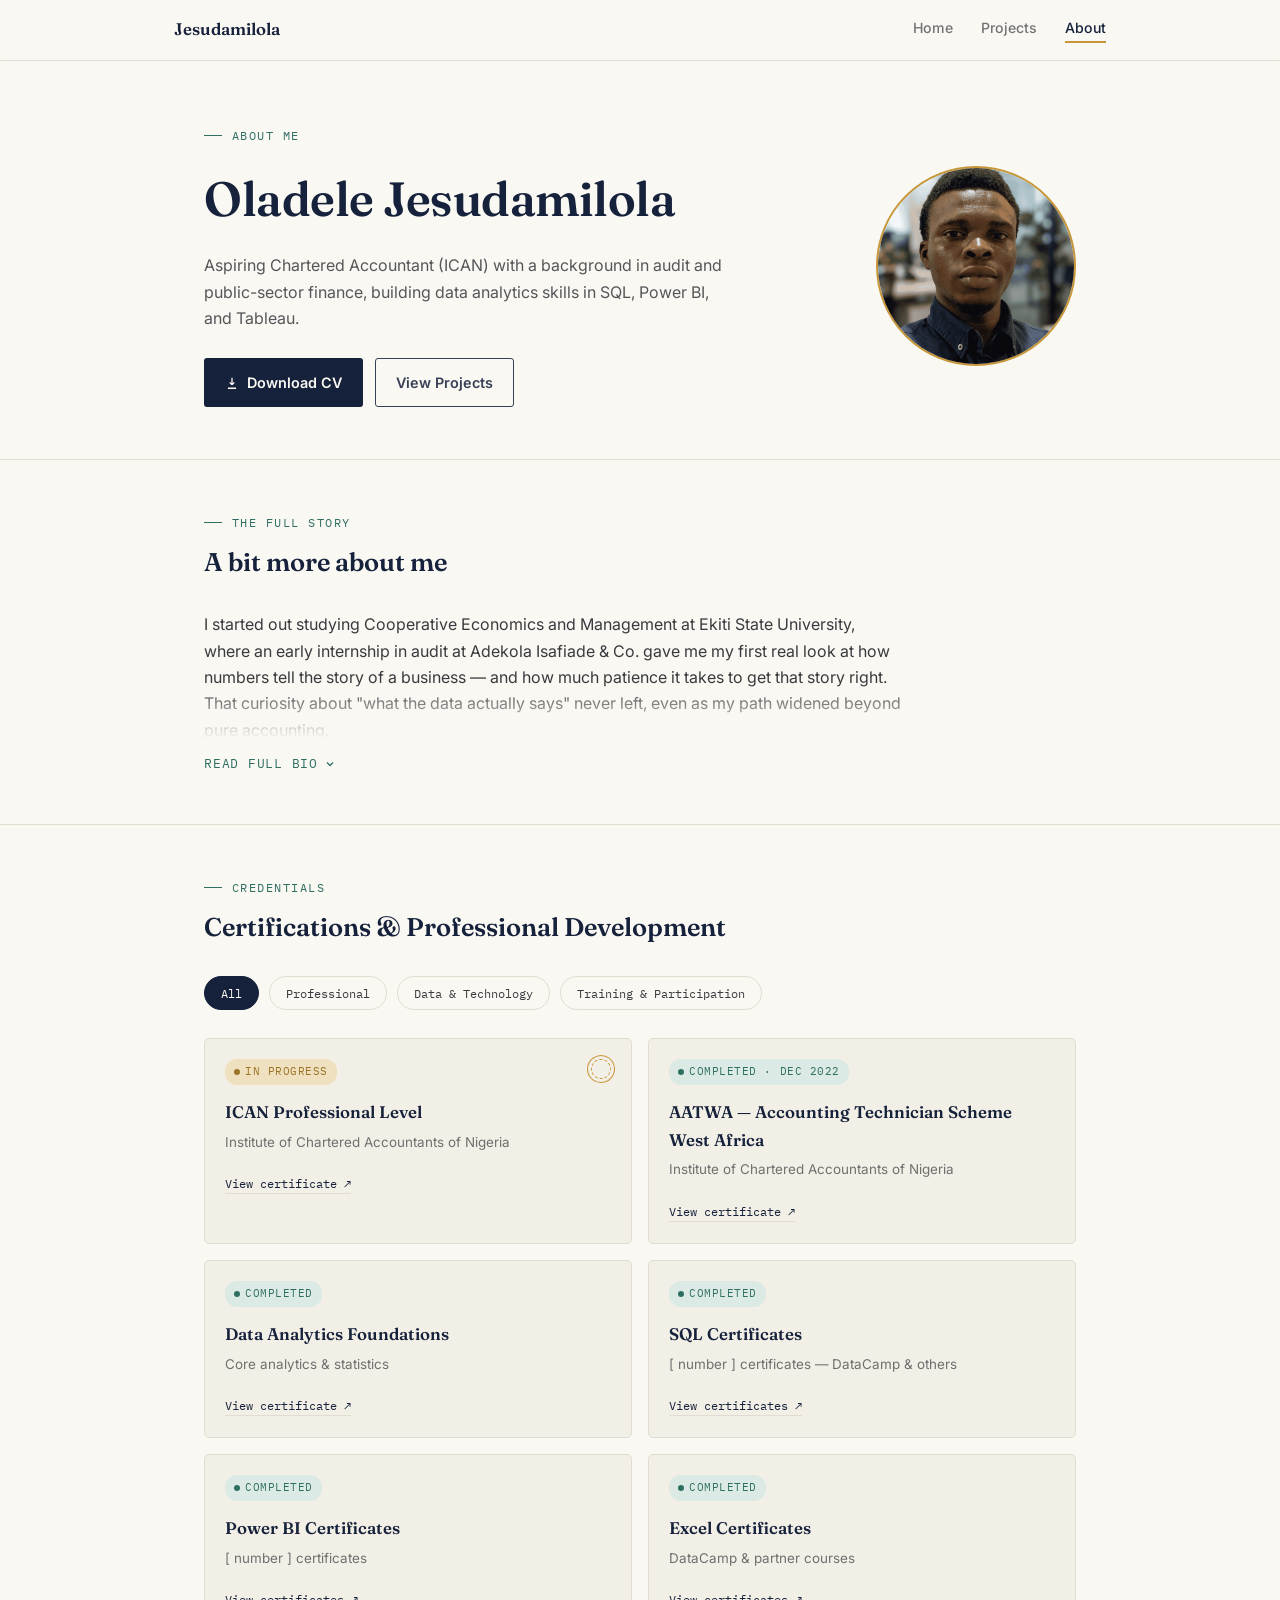
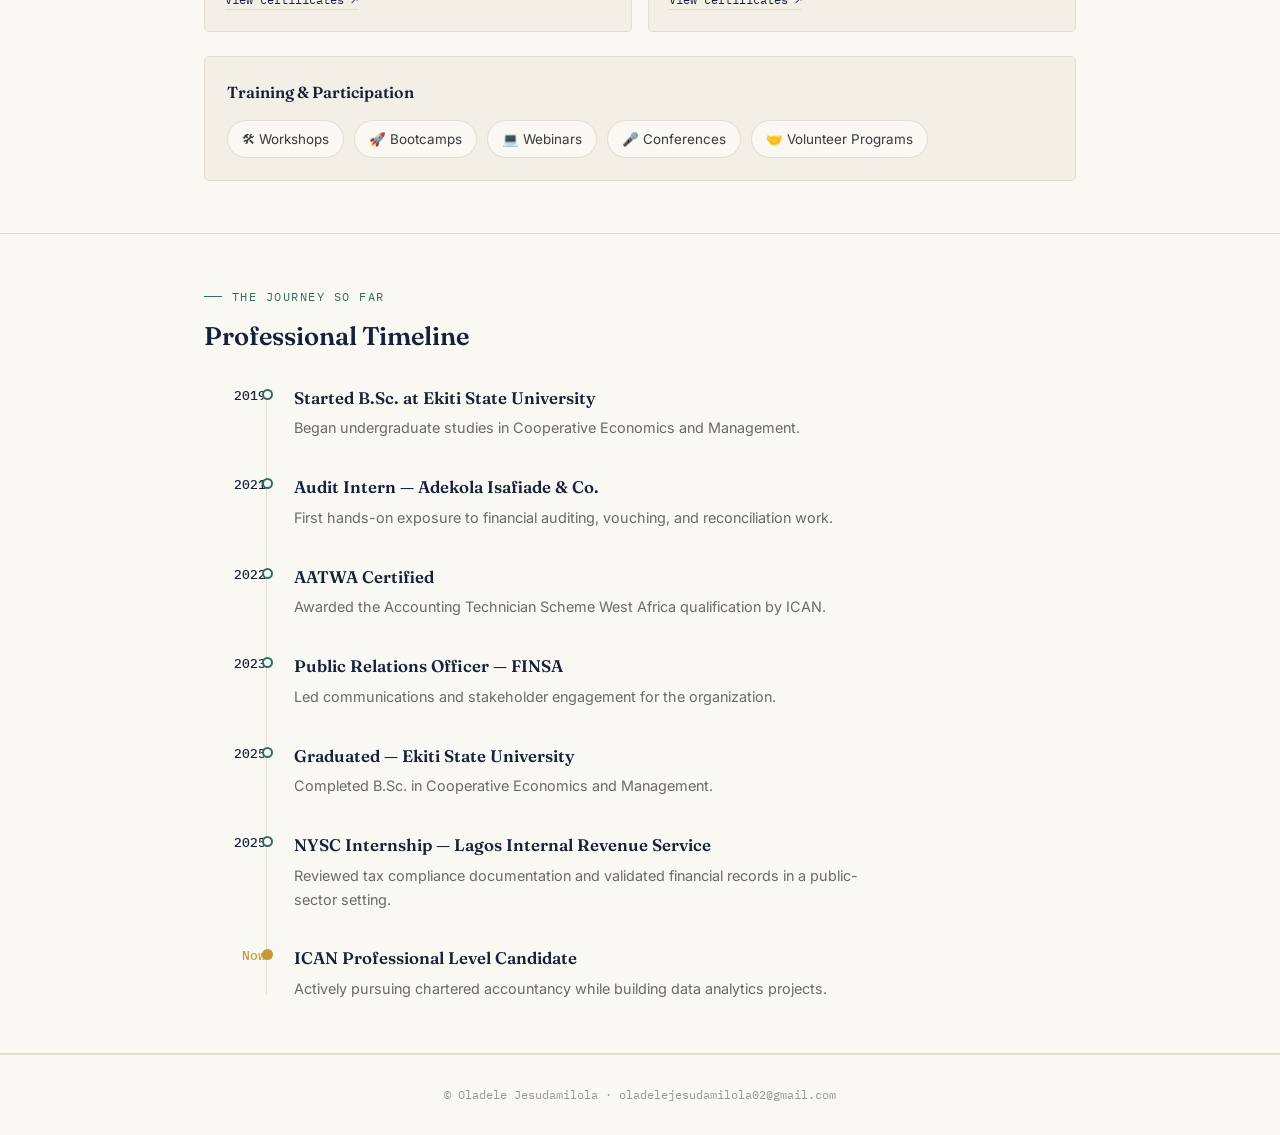
==== about.html @ 211da759 "Fix link formatting for CV download button" ====
<!DOCTYPE html>
<html lang="en">
<head>
<meta charset="UTF-8">
<meta name="viewport" content="width=device-width, initial-scale=1.0">
<title>About — Oladele Jesudamilola</title>
<link rel="preconnect" href="https://fonts.googleapis.com">
<link href="https://fonts.googleapis.com/css2?family=Fraunces:opsz,wght@9..144,400;9..144,500;9..144,600;9..144,700&family=Inter:wght@400;500;600&family=IBM+Plex+Mono:wght@400;500&display=swap" rel="stylesheet">
<link rel="stylesheet" href="assets/css/style.css">
<style>
  /* ── About-page-specific styles ── */
  header.hero { padding: 64px 0 52px; }
  .hero-inner { display: flex; justify-content: space-between; align-items: center; gap: 40px; }
  .hero-left { flex: 1; min-width: 0; }
  .hero-right { flex-shrink: 0; }
  .photo-ring {
    width: 200px; height: 200px; border-radius: 50%;
    border: 2px solid var(--gold); overflow: hidden;
    background: var(--bg-dim); display: flex; align-items: center; justify-content: center;
  }
  .photo-ring img { width: 100%; height: 100%; object-fit: cover; }
  .photo-ring .initials { font-family: 'Fraunces', serif; font-size: 3rem; font-weight: 600; color: var(--gold); opacity: 0.5; }
  .hero h1 { font-size: clamp(2rem, 4.5vw, 3rem); }
  .hero .role { font-size: 1rem; max-width: 520px; opacity: 0.85; margin: 0 0 26px; }
  .cta-row { display: flex; flex-wrap: wrap; gap: 12px; }

  /* Bio expandable */
  .bio-text { max-width: 700px; font-size: 1rem; }
  .bio-text p { margin: 0 0 16px; }
  .bio-text p:last-child { margin-bottom: 0; }
  .bio-clamp { max-height: 8em; overflow: hidden; position: relative; transition: max-height 0.4s ease; }
  .bio-clamp.expanded { max-height: 1400px; }
  .bio-clamp:not(.expanded)::after {
    content: ""; position: absolute; bottom: 0; left: 0; right: 0; height: 3.5em;
    background: linear-gradient(to bottom, rgba(var(--bg-rgb), 0), var(--bg));
  }
  .read-more {
    margin-top: 16px; background: none; border: none;
    font-family: 'IBM Plex Mono', monospace; font-size: 0.8rem;
    color: var(--teal); cursor: pointer; padding: 0;
    text-transform: uppercase; letter-spacing: 0.06em;
    display: flex; align-items: center; gap: 6px;
  }
  .read-more svg { transition: transform 0.3s ease; }
  .read-more.open svg { transform: rotate(180deg); }

  /* Certifications */
  .chip-row { display: flex; flex-wrap: wrap; gap: 10px; margin-bottom: 28px; }
  .cert-grid { display: grid; grid-template-columns: repeat(2, 1fr); gap: 16px; }
  .cert-card {
    background: var(--bg-dim); border: 1px solid var(--line); border-radius: 5px;
    padding: 20px; position: relative;
    transition: box-shadow 0.2s ease, transform 0.2s ease;
  }
  .cert-card:hover { box-shadow: 0 8px 24px rgba(22,33,59,0.08); transform: translateY(-2px); }
  .cert-top { display: flex; justify-content: space-between; align-items: flex-start; margin-bottom: 14px; }
  .status { font-family: 'IBM Plex Mono', monospace; font-size: 0.68rem; text-transform: uppercase; letter-spacing: 0.05em; padding: 4px 9px; border-radius: 12px; display: flex; align-items: center; gap: 5px; }
  .status::before { content: ""; width: 6px; height: 6px; border-radius: 50%; background: currentColor; }
  .status.done { background: var(--teal-soft); color: var(--teal); }
  .status.progress { background: var(--gold-soft); color: #9C7325; }
  .cert-card h4 { font-family: 'Fraunces', serif; font-size: 1.05rem; margin: 0 0 4px; color: var(--text); font-weight: 600; }
  .cert-card .issuer { font-size: 0.84rem; opacity: 0.7; margin: 0 0 16px; }
  .cert-card a.view { font-family: 'IBM Plex Mono', monospace; font-size: 0.78rem; color: var(--text); text-decoration: none; border-bottom: 1px solid var(--line); padding-bottom: 2px; }
  .cert-card a.view:hover { border-color: var(--text); }
  .seal { position: absolute; top: 16px; right: 16px; width: 28px; height: 28px; border: 1.5px solid var(--gold); border-radius: 50%; transform: rotate(-8deg); }
  .seal::before { content: ""; position: absolute; inset: 3px; border: 1px dashed var(--gold); border-radius: 50%; }

  .training-block { margin-top: 24px; padding: 22px; background: var(--bg-dim); border: 1px solid var(--line); border-radius: 5px; }
  .training-block h4 { font-family: 'Fraunces', serif; font-size: 1rem; margin: 0 0 14px; color: var(--text); font-weight: 600; }
  .pill-list { display: flex; flex-wrap: wrap; gap: 10px; }
  .pill { font-size: 0.84rem; background: var(--bg); border: 1px solid var(--line); padding: 7px 14px; border-radius: 20px; }

  /* Timeline */
  .timeline { position: relative; padding-left: 90px; max-width: 680px; }
  .timeline::before { content: ""; position: absolute; left: 62px; top: 6px; bottom: 6px; width: 1px; background: var(--line); }
  .tl-item { position: relative; padding-bottom: 34px; }
  .tl-item:last-child { padding-bottom: 0; }
  .tl-year { position: absolute; left: -90px; top: 0; width: 62px; text-align: right; font-family: 'IBM Plex Mono', monospace; font-size: 0.8rem; color: var(--text); font-weight: 500; }
  .tl-dot { position: absolute; left: -32px; top: 4px; width: 11px; height: 11px; border-radius: 50%; background: var(--bg); border: 2px solid var(--teal); }
  .tl-item.present .tl-dot { background: var(--gold); border-color: var(--gold); }
  .tl-item.present .tl-year { color: var(--gold); }
  .tl-content h4 { margin: 0 0 4px; font-family: 'Fraunces', serif; font-size: 1.05rem; color: var(--text); font-weight: 600; }
  .tl-content p { margin: 0; font-size: 0.9rem; opacity: 0.75; }

  @media (max-width: 680px) {
    .hero-right { display: none; }
    .cert-grid { grid-template-columns: 1fr; }
    .timeline { padding-left: 70px; }
    .tl-year { left: -70px; width: 48px; }
    .tl-dot { left: -26px; }
  }
</style>
</head>
<body>
<nav>
  <div class="wrap wrap--wide">
    <a href="index.html" class="brand">Jesudamilola</a>
    <div class="navlinks">
      <a href="index.html">Home</a>
      <a href="project.html">Projects</a>
      <a href="about.html" class="active">About</a>
    </div>
  </div>
</nav>

<header class="hero">
  <div class="wrap">
    <div class="hero-inner">
      <div class="hero-left">
        <div class="eyebrow">About Me</div>
        <h1>Oladele Jesudamilola</h1>
        <p class="role">Aspiring Chartered Accountant (ICAN) with a background in audit and public-sector finance, building data analytics skills in SQL, Power BI, and Tableau.</p>
        <div class="cta-row">
          <a href="https://drive.google.com/file/d/1koZDEKAxAlb0Wyzvd6lwurgqAJjwfWxf/view?usp=drivesdk" class="btn btn-primary">
            <svg width="14" height="14" viewBox="0 0 24 24" fill="none" stroke="currentColor" stroke-width="2.2"><path d="M12 3v12m0 0l-4-4m4 4l4-4M5 21h14"/></svg>
            Download CV
          </a>
          <a href="project.html" class="btn btn-ghost">View Projects</a>
        </div>
      </div>
      <div class="hero-right">
        <div class="photo-ring">
          <img src="images/1001380607.png" alt="Oladele Jesudamilola" onerror="this.style.display='none';this.parentElement.querySelector('.initials').style.display='block'">
          <span class="initials" style="display:none">OJ</span>
        </div>
      </div>
    </div>
  </div>
</header>

<section class="block" id="bio">
  <div class="wrap">
    <div class="section-head">
      <div class="eyebrow">The Full Story</div>
      <h2>A bit more about me</h2>
    </div>
    <div class="bio-text">
      <div class="bio-clamp" id="bioClamp">
        <p>I started out studying Cooperative Economics and Management at Ekiti State University, where an early internship in audit at Adekola Isafiade &amp; Co. gave me my first real look at how numbers tell the story of a business — and how much patience it takes to get that story right. That curiosity about "what the data actually says" never left, even as my path widened beyond pure accounting.</p>
        <p>Alongside my academic work, I served as Public Relations Officer for FINSA, which sharpened a different muscle entirely: communicating clearly to people who don't necessarily speak the language of figures. That's a skill I now lean on constantly — a dashboard is only useful if someone outside the spreadsheet can understand it.</p>
        <p>After graduating, I completed my NYSC internship at the Lagos Internal Revenue Service (LIRS), working closer to large-scale, real-world financial data than I ever had in school. Reviewing complex tax compliance documentation, validating financial records — it pushed me toward formal data analytics training to go from "I can read the numbers" to "I can build the tools that read them for you."</p>
        <p>I'm currently an ICAN student, working toward becoming a Chartered Accountant while continuing to build analytics projects in SQL, Power BI, Tableau, and Excel. I like sitting at that intersection: technically rigorous enough for finance, practical enough to ship. This portfolio is where that shows up.</p>
      </div>
      <button class="read-more" id="readMoreBtn">
        <span id="readMoreText">Read full bio</span>
        <svg width="12" height="12" viewBox="0 0 24 24" fill="none" stroke="currentColor" stroke-width="2.5"><path d="M6 9l6 6 6-6"/></svg>
      </button>
    </div>
  </div>
</section>

<section class="block" id="certs">
  <div class="wrap">
    <div class="section-head">
      <div class="eyebrow">Credentials</div>
      <h2>Certifications &amp; Professional Development</h2>
    </div>
    <div class="chip-row">
      <button class="chip active" data-filter="all">All</button>
      <button class="chip" data-filter="professional">Professional</button>
      <button class="chip" data-filter="data">Data &amp; Technology</button>
      <button class="chip" data-filter="training">Training &amp; Participation</button>
    </div>
    <div class="cert-grid" id="certGrid">
      <div class="cert-card" data-cat="professional">
        <div class="seal"></div>
        <div class="cert-top"><span class="status progress">In Progress</span></div>
        <h4>ICAN Professional Level</h4>
        <p class="issuer">Institute of Chartered Accountants of Nigeria</p>
        <a class="view" href="[ ican link ]">View certificate ↗</a>
      </div>
      <div class="cert-card" data-cat="professional">
        <div class="cert-top"><span class="status done">Completed · Dec 2022</span></div>
        <h4>AATWA — Accounting Technician Scheme West Africa</h4>
        <p class="issuer">Institute of Chartered Accountants of Nigeria</p>
        <a class="view" href="[ aatwa link ]">View certificate ↗</a>
      </div>
      <div class="cert-card" data-cat="data">
        <div class="cert-top"><span class="status done">Completed</span></div>
        <h4>Data Analytics Foundations</h4>
        <p class="issuer">Core analytics &amp; statistics</p>
        <a class="view" href="[ cert link ]">View certificate ↗</a>
      </div>
      <div class="cert-card" data-cat="data">
        <div class="cert-top"><span class="status done">Completed</span></div>
        <h4>SQL Certificates</h4>
        <p class="issuer">[ number ] certificates — DataCamp &amp; others</p>
        <a class="view" href="[ cert link ]">View certificates ↗</a>
      </div>
      <div class="cert-card" data-cat="data">
        <div class="cert-top"><span class="status done">Completed</span></div>
        <h4>Power BI Certificates</h4>
        <p class="issuer">[ number ] certificates</p>
        <a class="view" href="[ cert link ]">View certificates ↗</a>
      </div>
      <div class="cert-card" data-cat="data">
        <div class="cert-top"><span class="status done">Completed</span></div>
        <h4>Excel Certificates</h4>
        <p class="issuer">DataCamp &amp; partner courses</p>
        <a class="view" href="[ cert link ]">View certificates ↗</a>
      </div>
    </div>
    <div class="training-block" id="trainingBlock">
      <h4>Training &amp; Participation</h4>
      <div class="pill-list">
        <span class="pill">🛠 Workshops</span>
        <span class="pill">🚀 Bootcamps</span>
        <span class="pill">💻 Webinars</span>
        <span class="pill">🎤 Conferences</span>
        <span class="pill">🤝 Volunteer Programs</span>
      </div>
    </div>
  </div>
</section>

<section class="block" id="timeline">
  <div class="wrap">
    <div class="section-head">
      <div class="eyebrow">The Journey So Far</div>
      <h2>Professional Timeline</h2>
    </div>
    <div class="timeline">
      <div class="tl-item"><div class="tl-year">2019</div><div class="tl-dot"></div><div class="tl-content"><h4>Started B.Sc. at Ekiti State University</h4><p>Began undergraduate studies in Cooperative Economics and Management.</p></div></div>
      <div class="tl-item"><div class="tl-year">2021</div><div class="tl-dot"></div><div class="tl-content"><h4>Audit Intern — Adekola Isafiade &amp; Co.</h4><p>First hands-on exposure to financial auditing, vouching, and reconciliation work.</p></div></div>
      <div class="tl-item"><div class="tl-year">2022</div><div class="tl-dot"></div><div class="tl-content"><h4>AATWA Certified</h4><p>Awarded the Accounting Technician Scheme West Africa qualification by ICAN.</p></div></div>
      <div class="tl-item"><div class="tl-year">2023</div><div class="tl-dot"></div><div class="tl-content"><h4>Public Relations Officer — FINSA</h4><p>Led communications and stakeholder engagement for the organization.</p></div></div>
      <div class="tl-item"><div class="tl-year">2025</div><div class="tl-dot"></div><div class="tl-content"><h4>Graduated — Ekiti State University</h4><p>Completed B.Sc. in Cooperative Economics and Management.</p></div></div>
      <div class="tl-item"><div class="tl-year">2025</div><div class="tl-dot"></div><div class="tl-content"><h4>NYSC Internship — Lagos Internal Revenue Service</h4><p>Reviewed tax compliance documentation and validated financial records in a public-sector setting.</p></div></div>
      <div class="tl-item present"><div class="tl-year">Now</div><div class="tl-dot"></div><div class="tl-content"><h4>ICAN Professional Level Candidate</h4><p>Actively pursuing chartered accountancy while building data analytics projects.</p></div></div>
    </div>
  </div>
</section>

<div class="pagefoot"><p>© Oladele Jesudamilola · oladelejesudamilola02@gmail.com</p></div>

<script>
  const clamp = document.getElementById('bioClamp');
  const btn = document.getElementById('readMoreBtn');
  const txt = document.getElementById('readMoreText');
  btn.addEventListener('click', () => {
    const isOpen = clamp.classList.toggle('expanded');
    btn.classList.toggle('open', isOpen);
    txt.textContent = isOpen ? 'Show less' : 'Read full bio';
  });
  const chips = document.querySelectorAll('.chip');
  const cards = document.querySelectorAll('.cert-card');
  const training = document.getElementById('trainingBlock');
  chips.forEach(chip => {
    chip.addEventListener('click', () => {
      chips.forEach(c => c.classList.remove('active'));
      chip.classList.add('active');
      const f = chip.dataset.filter;
      cards.forEach(card => { card.style.display = (f === 'all' || card.dataset.cat === f) ? '' : 'none'; });
      training.style.display = (f === 'all' || f === 'training') ? '' : 'none';
    });
  });
</script>
</body>
</html>
---- assets/css/style.css ----
/* ============================================================
   JESUDAMILOLA PORTFOLIO — SHARED STYLESHEET
   Edit this file to update the look of the entire site.
   ============================================================ */

/* ------------------------------------------------------------
   1. DESIGN TOKENS (colours, fonts)
      Change a value here → changes everywhere instantly
   ------------------------------------------------------------ */
:root {
  --bg:         #FAF8F3;
  --bg-rgb:     250,248,243;
  --bg-dim:     #F2EFE6;
  --text:       #16213B;
  --text-body:  #3A3A3E;
  --gold:       #C8973A;
  --gold-soft:  #EFE0C0;
  --teal:       #2F6F62;
  --teal-soft:  #DCEAE6;
  --line:       #E2DDD0;
  --placeholder:#B5562F;
}

@media (prefers-color-scheme: dark) {
  :root {
    --bg:         #10141C;
    --bg-rgb:     16,20,28;
    --bg-dim:     #19202C;
    --text:       #F2EFE6;
    --text-body:  #C9C5B8;
    --gold:       #D9A857;
    --gold-soft:  #3A2E16;
    --teal:       #5AB39E;
    --teal-soft:  #16332C;
    --line:       #2A3142;
    --placeholder:#E2895D;
  }
}

/* ------------------------------------------------------------
   2. BASE RESET & BODY
   ------------------------------------------------------------ */
* { box-sizing: border-box; }

body {
  margin: 0;
  background: var(--bg);
  color: var(--text-body);
  font-family: 'Inter', sans-serif;
  line-height: 1.65;
  -webkit-font-smoothing: antialiased;
  transition: background 0.2s ease, color 0.2s ease;
}

.mono { font-family: 'IBM Plex Mono', monospace; }

/* ------------------------------------------------------------
   3. LAYOUT
   ------------------------------------------------------------ */
.wrap {
  max-width: 920px;
  margin: 0 auto;
  padding: 0 24px;
}

.wrap--wide { max-width: 980px; }

/* ------------------------------------------------------------
   4. NAVIGATION
   ------------------------------------------------------------ */
nav {
  position: sticky;
  top: 0;
  z-index: 50;
  background: rgba(var(--bg-rgb), 0.92);
  backdrop-filter: blur(8px);
  border-bottom: 1px solid var(--line);
}

nav .wrap {
  display: flex;
  align-items: center;
  justify-content: space-between;
  padding: 16px 24px;
  max-width: 980px;
  margin: 0 auto;
}

.brand {
  font-family: 'Fraunces', serif;
  font-weight: 600;
  font-size: 1.05rem;
  color: var(--text);
  text-decoration: none;
}

.navlinks { display: flex; gap: 28px; }

.navlinks a {
  color: var(--text-body);
  text-decoration: none;
  font-size: 0.88rem;
  font-weight: 500;
  opacity: 0.7;
  transition: opacity 0.2s;
}

.navlinks a:hover { opacity: 1; }

.navlinks a.active {
  opacity: 1;
  color: var(--text);
  border-bottom: 2px solid var(--gold);
  padding-bottom: 2px;
}

/* ------------------------------------------------------------
   5. EYEBROW LABEL
   ------------------------------------------------------------ */
.eyebrow {
  font-family: 'IBM Plex Mono', monospace;
  font-size: 0.78rem;
  letter-spacing: 0.12em;
  text-transform: uppercase;
  color: var(--teal);
  margin-bottom: 14px;
  display: flex;
  align-items: center;
  gap: 10px;
}

.eyebrow::before {
  content: "";
  width: 18px;
  height: 1px;
  background: var(--teal);
  flex-shrink: 0;
}

/* ------------------------------------------------------------
   6. BUTTONS
   ------------------------------------------------------------ */
.btn {
  display: inline-flex;
  align-items: center;
  gap: 8px;
  padding: 12px 20px;
  border-radius: 3px;
  font-family: 'Inter', sans-serif;
  font-weight: 600;
  font-size: 0.9rem;
  text-decoration: none;
  border: 1px solid transparent;
  cursor: pointer;
  transition: transform 0.15s ease, box-shadow 0.15s ease;
}

.btn:hover { transform: translateY(-1px); }

.btn-primary {
  background: var(--text);
  color: var(--bg);
}

.btn-primary:hover {
  box-shadow: 0 6px 18px rgba(22,33,59,0.2);
}

.btn-ghost {
  background: transparent;
  color: var(--text);
  border-color: var(--text);
  opacity: 0.85;
}

.btn-ghost:hover {
  background: var(--text);
  color: var(--bg);
  opacity: 1;
}

/* ------------------------------------------------------------
   7. TAGS & FILTER CHIPS
   ------------------------------------------------------------ */
.tag-row {
  display: flex;
  flex-wrap: wrap;
  gap: 8px;
  margin-bottom: 26px;
}

.tag {
  font-family: 'IBM Plex Mono', monospace;
  font-size: 0.74rem;
  padding: 5px 12px;
  border-radius: 14px;
  background: var(--bg-dim);
  border: 1px solid var(--line);
  color: var(--text-body);
}

.chip {
  font-family: 'IBM Plex Mono', monospace;
  font-size: 0.78rem;
  padding: 8px 16px;
  border-radius: 20px;
  border: 1px solid var(--line);
  background: var(--bg);
  color: var(--text-body);
  cursor: pointer;
  transition: all 0.18s ease;
}

.chip.active {
  background: var(--text);
  color: var(--bg);
  border-color: var(--text);
}

.chip:hover:not(.active) { border-color: var(--text); }

/* ------------------------------------------------------------
   8. SECTION STRUCTURE (shared by all content pages)
   ------------------------------------------------------------ */
section.block {
  padding: 52px 0;
  border-bottom: 1px solid var(--line);
}

.section-head { margin-bottom: 28px; }
.section-head .eyebrow { margin-bottom: 8px; }

.section-head h2 {
  font-family: 'Fraunces', serif;
  font-weight: 600;
  font-size: 1.6rem;
  color: var(--text);
  margin: 0;
}

.block > .wrap > p.intro {
  max-width: 640px;
  font-size: 0.98rem;
  margin-bottom: 20px;
  opacity: 0.9;
}

/* ------------------------------------------------------------
   9. DASHBOARD / IMAGE FRAME
   ------------------------------------------------------------ */
.dash-frame {
  border: 1px solid var(--line);
  border-radius: 6px;
  overflow: hidden;
  background: var(--bg-dim);
  margin-top: 20px;
}

.dash-frame img { width: 100%; display: block; }

.embed-note {
  margin-top: 10px;
  font-size: 0.85rem;
  color: var(--placeholder);
  font-style: italic;
  font-family: 'IBM Plex Mono', monospace;
}

/* ------------------------------------------------------------
   10. PROCESS STEPS (SQL, Excel, PowerBI case studies)
   ------------------------------------------------------------ */
.step { margin-bottom: 24px; }
.step:last-child { margin-bottom: 0; }

.step-num {
  font-family: 'IBM Plex Mono', monospace;
  font-size: 0.78rem;
  color: var(--gold);
  text-transform: uppercase;
  letter-spacing: 0.06em;
  margin-bottom: 6px;
}

.step h4 {
  font-family: 'Fraunces', serif;
  font-size: 1.05rem;
  color: var(--text);
  margin: 0 0 6px;
  font-weight: 600;
}

.step p {
  font-size: 0.93rem;
  margin: 0;
  opacity: 0.85;
}

/* ------------------------------------------------------------
   11. KEY FINDINGS (shared by all case study pages)
   ------------------------------------------------------------ */
.finding { margin-bottom: 26px; }
.finding:last-child { margin-bottom: 0; }

.finding h4 {
  font-family: 'Fraunces', serif;
  font-size: 1.08rem;
  color: var(--text);
  margin: 0 0 8px;
  font-weight: 600;
}

.finding p { font-size: 0.95rem; margin: 0; }

/* ------------------------------------------------------------
   12. KPI CARDS (PowerBI & Complaints pages)
   ------------------------------------------------------------ */
.kpi-row {
  display: grid;
  gap: 14px;
  margin: 28px 0;
}

.kpi {
  background: var(--bg-dim);
  border: 1px solid var(--line);
  border-radius: 5px;
  padding: 16px;
  text-align: center;
}

.kpi .num {
  font-family: 'Fraunces', serif;
  font-size: 1.5rem;
  color: var(--text);
  font-weight: 600;
}

.kpi .label {
  font-size: 0.76rem;
  color: var(--text-body);
  opacity: 0.75;
  margin-top: 4px;
}

/* ------------------------------------------------------------
   13. DATA TABLES (Tableau, Excel pages)
   ------------------------------------------------------------ */
table.price-table {
  width: 100%;
  border-collapse: collapse;
  margin: 20px 0;
  font-size: 0.92rem;
}

table.price-table th {
  font-family: 'IBM Plex Mono', monospace;
  font-size: 0.72rem;
  text-transform: uppercase;
  letter-spacing: 0.06em;
  color: var(--text-body);
  opacity: 0.7;
  text-align: left;
  padding: 8px 10px;
  border-bottom: 1px solid var(--line);
}

table.price-table td {
  padding: 9px 10px;
  border-bottom: 1px solid var(--line);
  color: var(--text-body);
}

table.price-table td.num {
  font-family: 'IBM Plex Mono', monospace;
  color: var(--text);
}

/* ------------------------------------------------------------
   14. SQL CODE BLOCKS
   ------------------------------------------------------------ */
.code-box {
  background: var(--text);
  border-radius: 5px;
  overflow: hidden;
  margin-bottom: 14px;
}

.code-box .code-label {
  font-family: 'IBM Plex Mono', monospace;
  font-size: 0.7rem;
  letter-spacing: 0.08em;
  text-transform: uppercase;
  color: var(--gold-soft);
  padding: 9px 16px;
  border-bottom: 1px solid rgba(255,255,255,0.08);
}

.code-box pre {
  margin: 0;
  padding: 16px;
  font-family: 'IBM Plex Mono', monospace;
  font-size: 0.84rem;
  color: #E8E5DC;
  overflow-x: auto;
  white-space: pre-wrap;
}

.code-box pre .ph {
  color: #E0A36E;
  font-style: italic;
}

/* ------------------------------------------------------------
   15. RESULT BOXES (SQL EDA section)
   ------------------------------------------------------------ */
.result-box {
  background: var(--gold-soft);
  border-left: 3px solid var(--gold);
  border-radius: 3px;
  padding: 14px 18px;
  margin-bottom: 4px;
}

.result-box .result-label {
  font-family: 'IBM Plex Mono', monospace;
  font-size: 0.7rem;
  letter-spacing: 0.08em;
  text-transform: uppercase;
  color: var(--text-body);
  opacity: 0.75;
  margin-bottom: 6px;
}

.result-box .result-text { font-size: 0.95rem; color: var(--text); }

/* ------------------------------------------------------------
   16. RECOMMENDATIONS LIST (Complaints page)
   ------------------------------------------------------------ */
.rec-list { margin: 0; padding: 0; list-style: none; }

.rec-list li {
  display: flex;
  gap: 14px;
  padding: 14px 0;
  border-bottom: 1px solid var(--line);
  font-size: 0.95rem;
}

.rec-list li:last-child { border-bottom: none; }

.rec-list .rec-num {
  font-family: 'IBM Plex Mono', monospace;
  color: var(--gold);
  font-weight: 600;
  flex-shrink: 0;
}

/* ------------------------------------------------------------
   17. NOTE / CAVEAT BOX
   ------------------------------------------------------------ */
.note {
  background: var(--bg-dim);
  border: 1px dashed var(--line);
  border-radius: 4px;
  padding: 16px 18px;
  font-size: 0.9rem;
  margin-top: 10px;
}

/* ------------------------------------------------------------
   18. PLACEHOLDER TEXT (fill-in markers)
   ------------------------------------------------------------ */
.ph {
  color: var(--placeholder);
  font-style: italic;
  font-weight: 500;
}

/* ------------------------------------------------------------
   19. HERO SECTION (shared structure across case study pages)
   ------------------------------------------------------------ */
header.hero {
  padding: 56px 0 40px;
  border-bottom: 1px solid var(--line);
}

.hero h1 {
  font-family: 'Fraunces', serif;
  font-weight: 600;
  font-size: clamp(1.9rem, 4.2vw, 2.7rem);
  color: var(--text);
  margin: 0 0 14px;
  letter-spacing: -0.01em;
}

.hero p.lede {
  font-size: 1.02rem;
  max-width: 620px;
  opacity: 0.85;
  margin: 0 0 22px;
}

/* ------------------------------------------------------------
   20. CTA FOOTER (bottom of case study pages)
   ------------------------------------------------------------ */
footer.cta {
  padding: 50px 0;
  text-align: center;
}

footer.cta h3 {
  font-family: 'Fraunces', serif;
  font-size: 1.3rem;
  color: var(--text);
  margin-bottom: 16px;
}

/* ------------------------------------------------------------
   21. PAGE FOOTER
   ------------------------------------------------------------ */
.pagefoot {
  padding: 30px 0;
  text-align: center;
  border-top: 1px solid var(--line);
}

.pagefoot p {
  font-family: 'IBM Plex Mono', monospace;
  font-size: 0.76rem;
  color: var(--text-body);
  opacity: 0.5;
  margin: 0;
}

/* ------------------------------------------------------------
   22. RESPONSIVE HELPERS
   ------------------------------------------------------------ */
@media (max-width: 680px) {
  .hero h1 { font-size: 1.7rem; }
  .kpi-row { grid-template-columns: 1fr !important; }
  .navlinks { gap: 16px; }
}
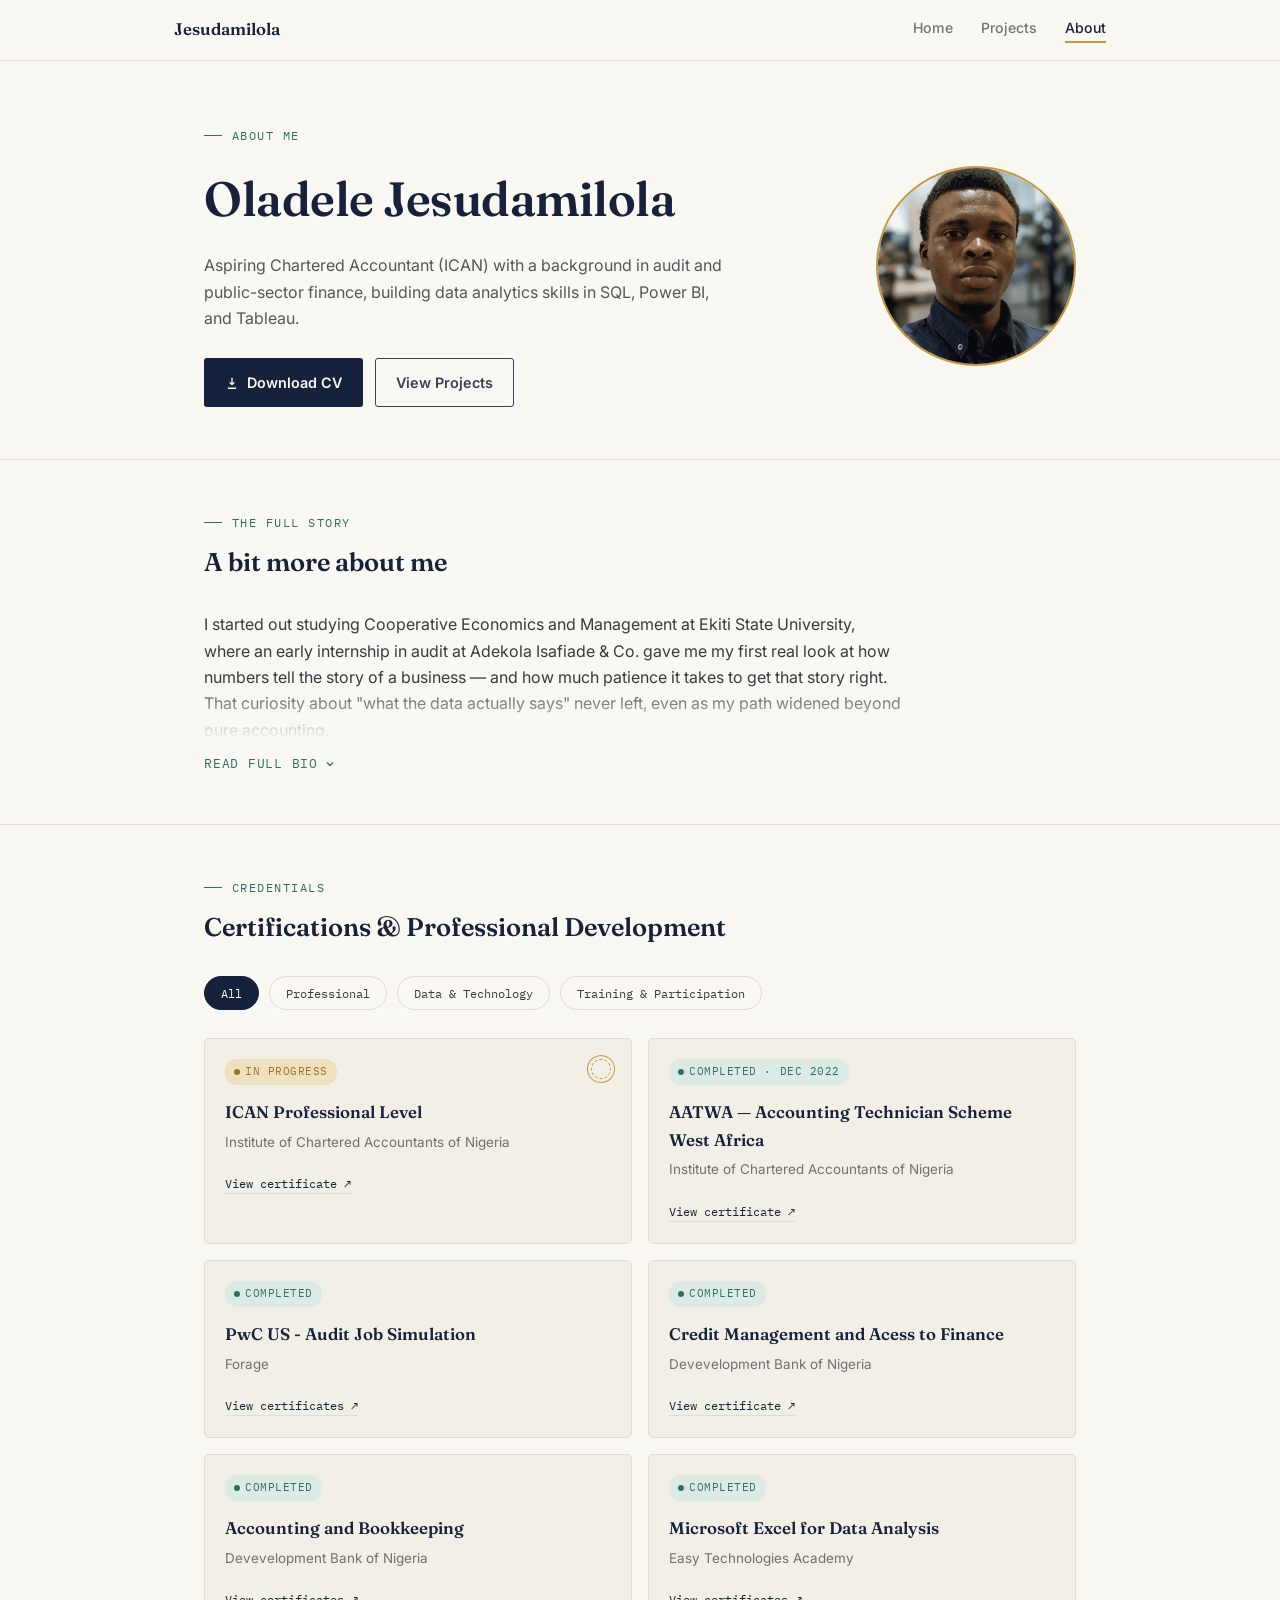
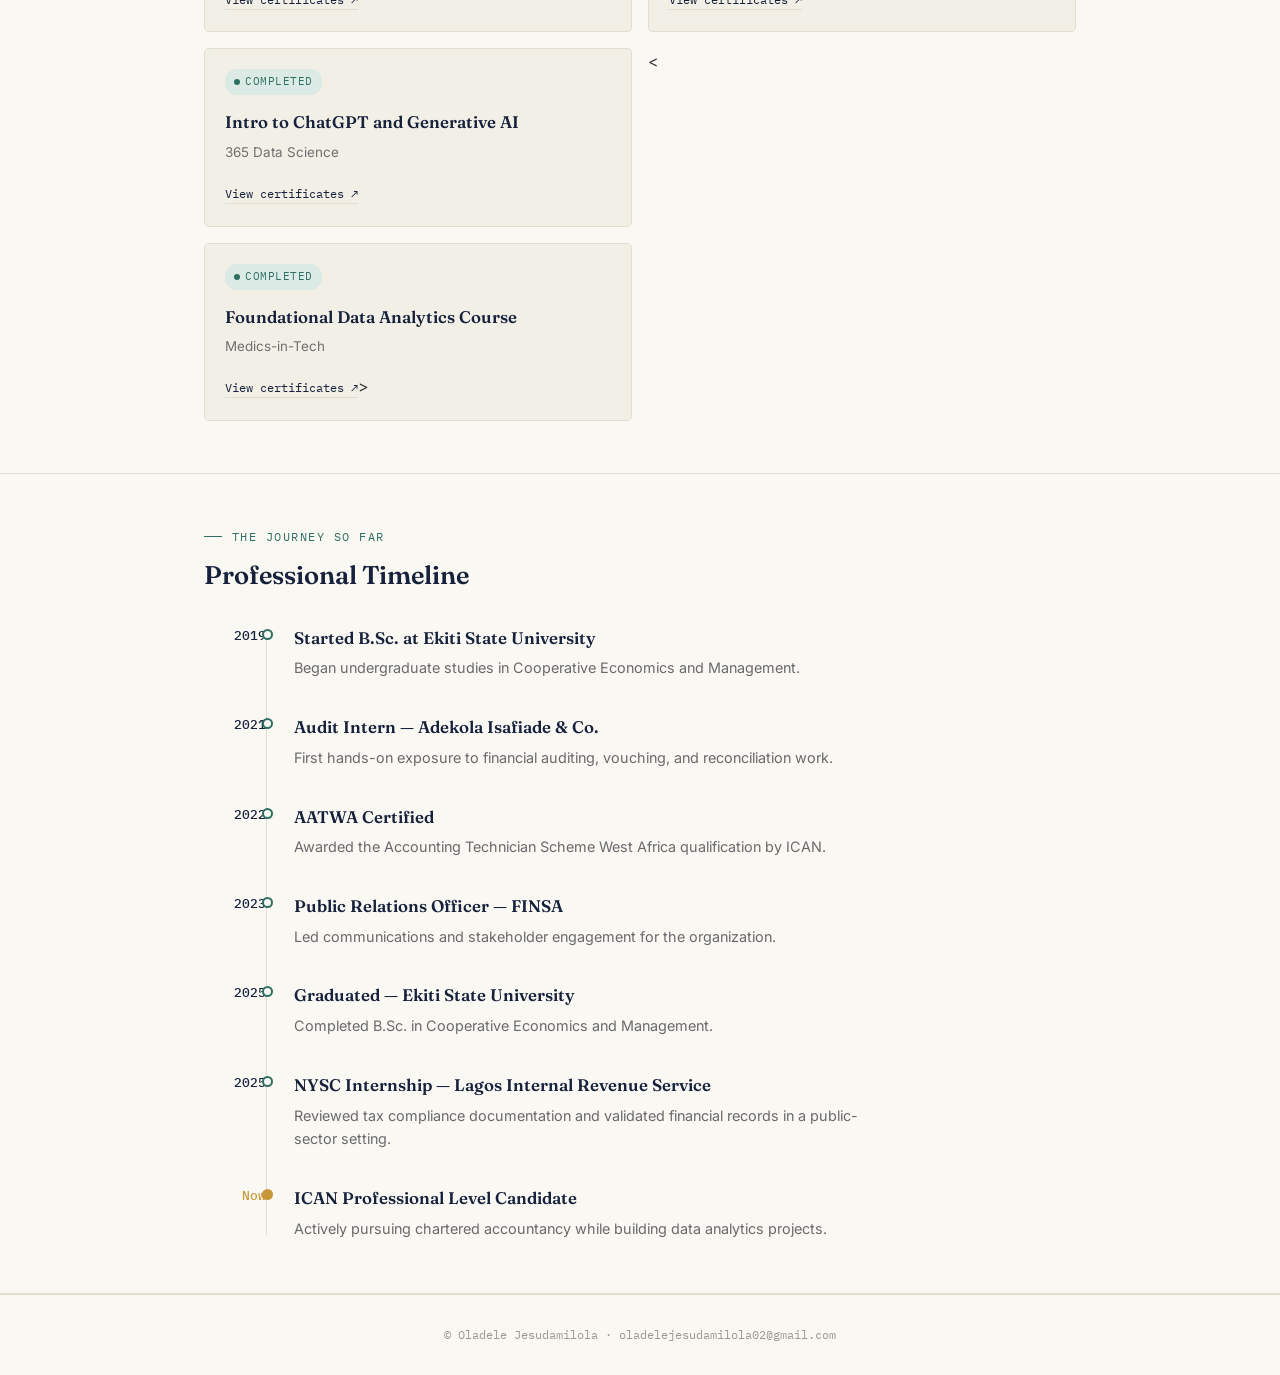
==== commit b89c5985: "Update certification links and add new courses" ====
--- a/about.html
+++ b/about.html
@@ -173,41 +173,43 @@
         <div class="cert-top"><span class="status done">Completed · Dec 2022</span></div>
         <h4>AATWA — Accounting Technician Scheme West Africa</h4>
         <p class="issuer">Institute of Chartered Accountants of Nigeria</p>
-        <a class="view" href="[ aatwa link ]">View certificate ↗</a>
-      </div>
-      <div class="cert-card" data-cat="data">
-        <div class="cert-top"><span class="status done">Completed</span></div>
-        <h4>Data Analytics Foundations</h4>
-        <p class="issuer">Core analytics &amp; statistics</p>
-        <a class="view" href="[ cert link ]">View certificate ↗</a>
-      </div>
-      <div class="cert-card" data-cat="data">
-        <div class="cert-top"><span class="status done">Completed</span></div>
-        <h4>SQL Certificates</h4>
-        <p class="issuer">[ number ] certificates — DataCamp &amp; others</p>
+        <a class="view" href="https://drive.google.com/file/d/1Jn6t-IFB45XE73V9W42yJdrCH0tzxrjl/view?usp=sharing">View certificate ↗</a>
+      </div>
+      <div class="cert-card" data-cat="data">
+        <div class="cert-top"><span class="status done">Completed</span></div>
+        <h4>PwC US - Audit Job Simulation</h4>
+        <p class="issuer">Forage</p>
+        <a class="view" href="https://drive.google.com/file/d/1r3_WHG6CrMc6fXSpM2RNFuG8DHwEEyow/view?usp=sharing">View certificates ↗</a>
+      </div>
+      <div class="cert-card" data-cat="data">
+        <div class="cert-top"><span class="status done">Completed</span></div>
+        <h4>Credit Management and Acess to Finance</h4>
+        <p class="issuer">Devevelopment Bank of Nigeria</p>
+        <a class="view" href="https://drive.google.com/file/d/1HuRDG8NnYKKwZ0SIdCGBHpUYNBcMdXzM/view?usp=sharing">View certificate ↗</a>
+      </div>
+      <div class="cert-card" data-cat="data">
+        <div class="cert-top"><span class="status done">Completed</span></div>
+        <h4>Accounting and Bookkeeping</h4>
+        <p class="issuer">Devevelopment Bank of Nigeria</p>
         <a class="view" href="[ cert link ]">View certificates ↗</a>
       </div>
       <div class="cert-card" data-cat="data">
         <div class="cert-top"><span class="status done">Completed</span></div>
-        <h4>Power BI Certificates</h4>
-        <p class="issuer">[ number ] certificates</p>
-        <a class="view" href="[ cert link ]">View certificates ↗</a>
-      </div>
-      <div class="cert-card" data-cat="data">
-        <div class="cert-top"><span class="status done">Completed</span></div>
-        <h4>Excel Certificates</h4>
-        <p class="issuer">DataCamp &amp; partner courses</p>
-        <a class="view" href="[ cert link ]">View certificates ↗</a>
-      </div>
-    </div>
-    <div class="training-block" id="trainingBlock">
-      <h4>Training &amp; Participation</h4>
-      <div class="pill-list">
-        <span class="pill">🛠 Workshops</span>
-        <span class="pill">🚀 Bootcamps</span>
-        <span class="pill">💻 Webinars</span>
-        <span class="pill">🎤 Conferences</span>
-        <span class="pill">🤝 Volunteer Programs</span>
+        <h4>Microsoft Excel for Data Analysis</h4>
+        <p class="issuer">Easy Technologies Academy</p>
+        <a class="view" href="https://drive.google.com/file/d/15mmj_GKo3BI1Nv4bGGLDgqYVrOzEXk_D/view?usp=sharing">View certificates ↗</a>
+      </div>
+      <div class="cert-card" data-cat="data">
+        <div class="cert-top"><span class="status done">Completed</span></div>
+        <h4>Intro to ChatGPT and Generative AI</h4>
+        <p class="issuer">365 Data Science</p>
+        <a class="view" href="https://drive.google.com/file/d/1_mDWog5pscK9TVS_C0JzTrV8e8aro24z/view?usp=sharing">View certificates ↗</a>
+      </div>
+    <<div class="cert-card" data-cat="data">
+        <div class="cert-top"><span class="status done">Completed</span></div>
+        <h4>Foundational Data Analytics Course</h4>
+        <p class="issuer">Medics-in-Tech</p>
+        <a class="view" href="https://drive.google.com/file/d/1xymdKrOf2SkBBUjEebQoTfYgeoieiPC_/view?usp=sharing">View certificates ↗</a>>
       </div>
     </div>
   </div>
--- a/assets/css/style.css
+++ b/assets/css/style.css
@@ -379,7 +379,7 @@
    14. SQL CODE BLOCKS
    ------------------------------------------------------------ */
 .code-box {
-  background: var(--text);
+  background: #0D1117; /* always dark — code boxes never flip with theme */
   border-radius: 5px;
   overflow: hidden;
   margin-bottom: 14px;
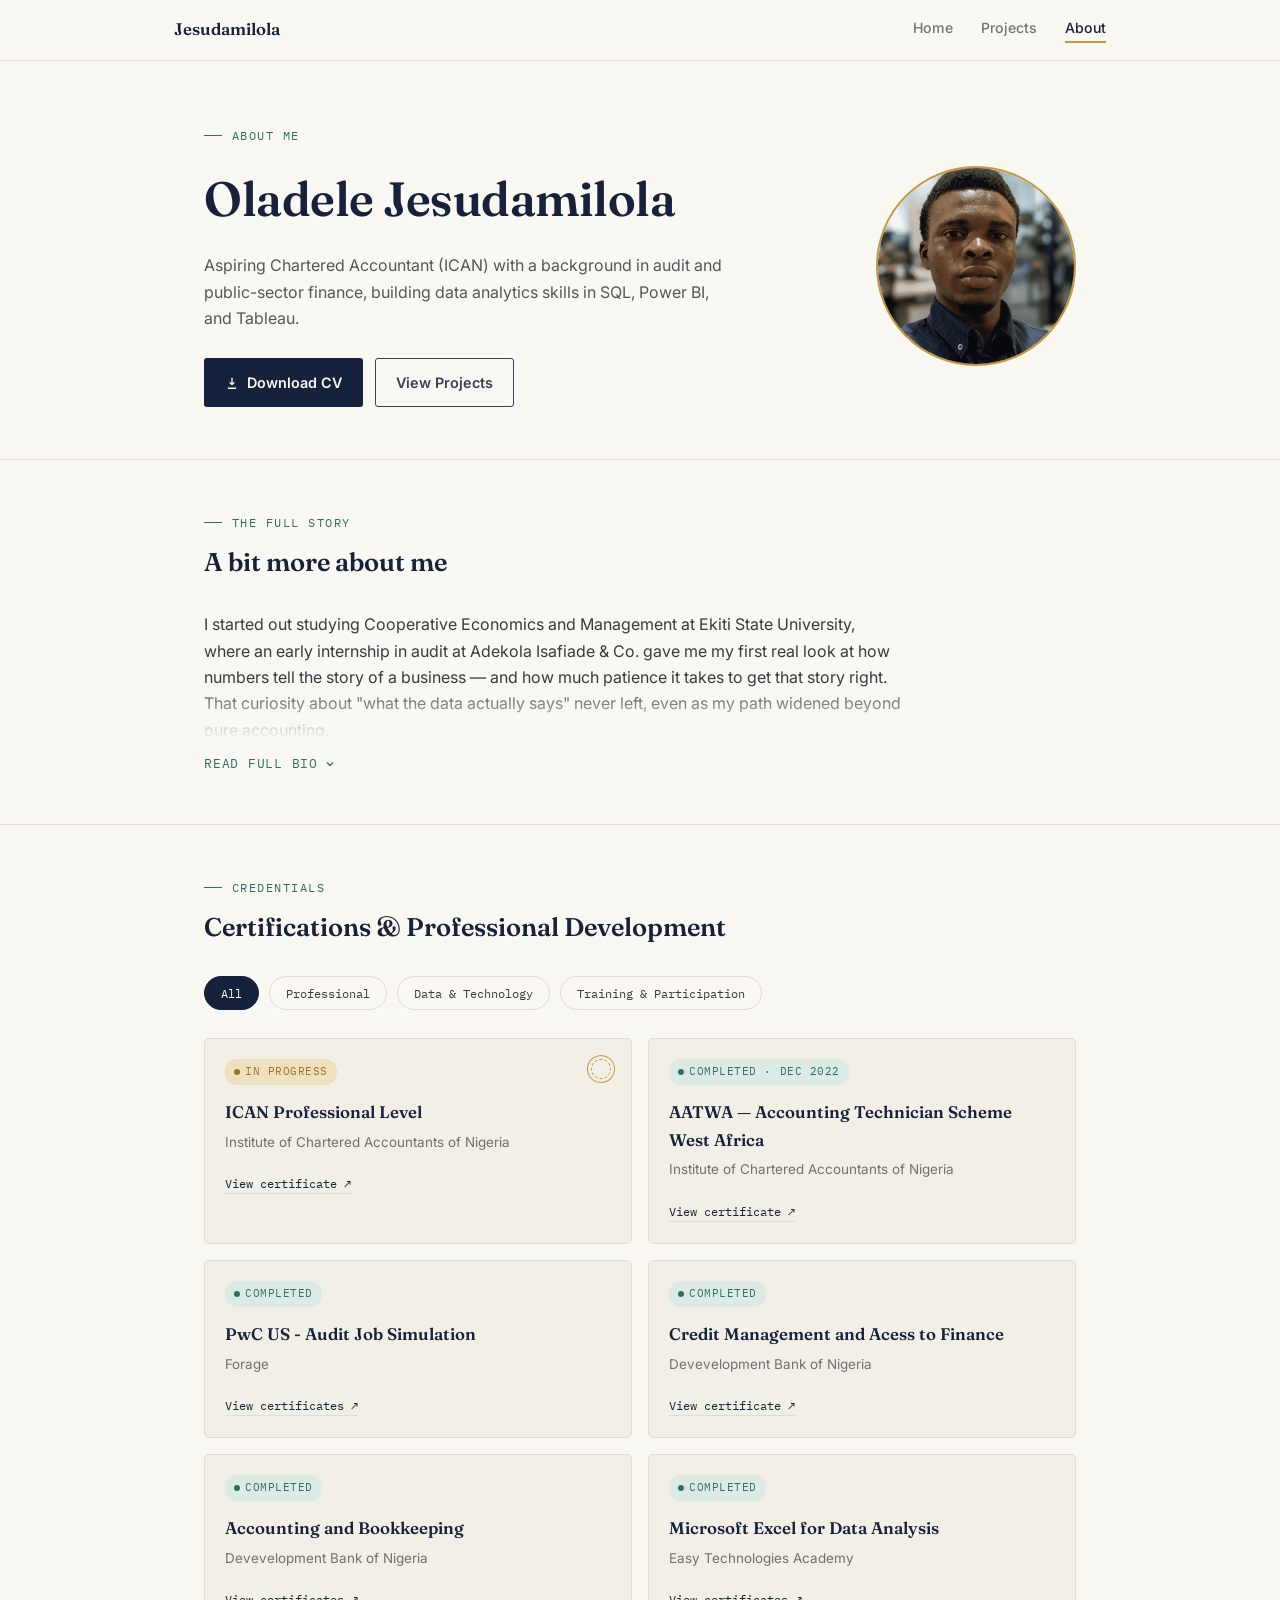
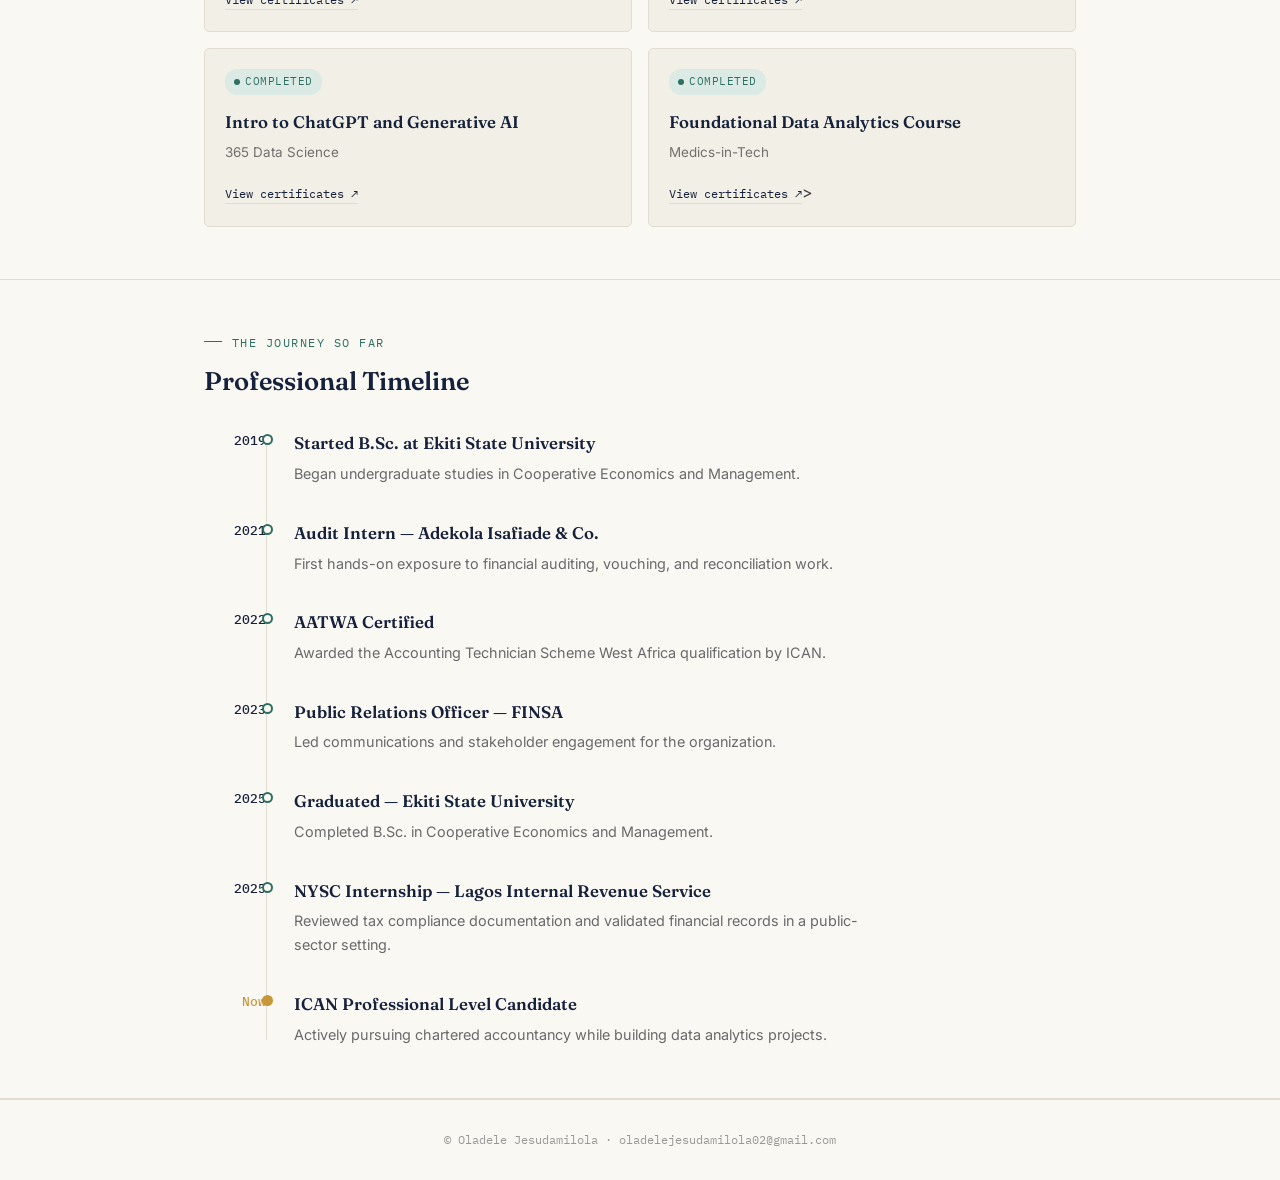
==== commit 83273e79: "Update about.html" ====
--- a/about.html
+++ b/about.html
@@ -205,7 +205,7 @@
         <p class="issuer">365 Data Science</p>
         <a class="view" href="https://drive.google.com/file/d/1_mDWog5pscK9TVS_C0JzTrV8e8aro24z/view?usp=sharing">View certificates ↗</a>
       </div>
-    <<div class="cert-card" data-cat="data">
+    <div class="cert-card" data-cat="data">
         <div class="cert-top"><span class="status done">Completed</span></div>
         <h4>Foundational Data Analytics Course</h4>
         <p class="issuer">Medics-in-Tech</p>
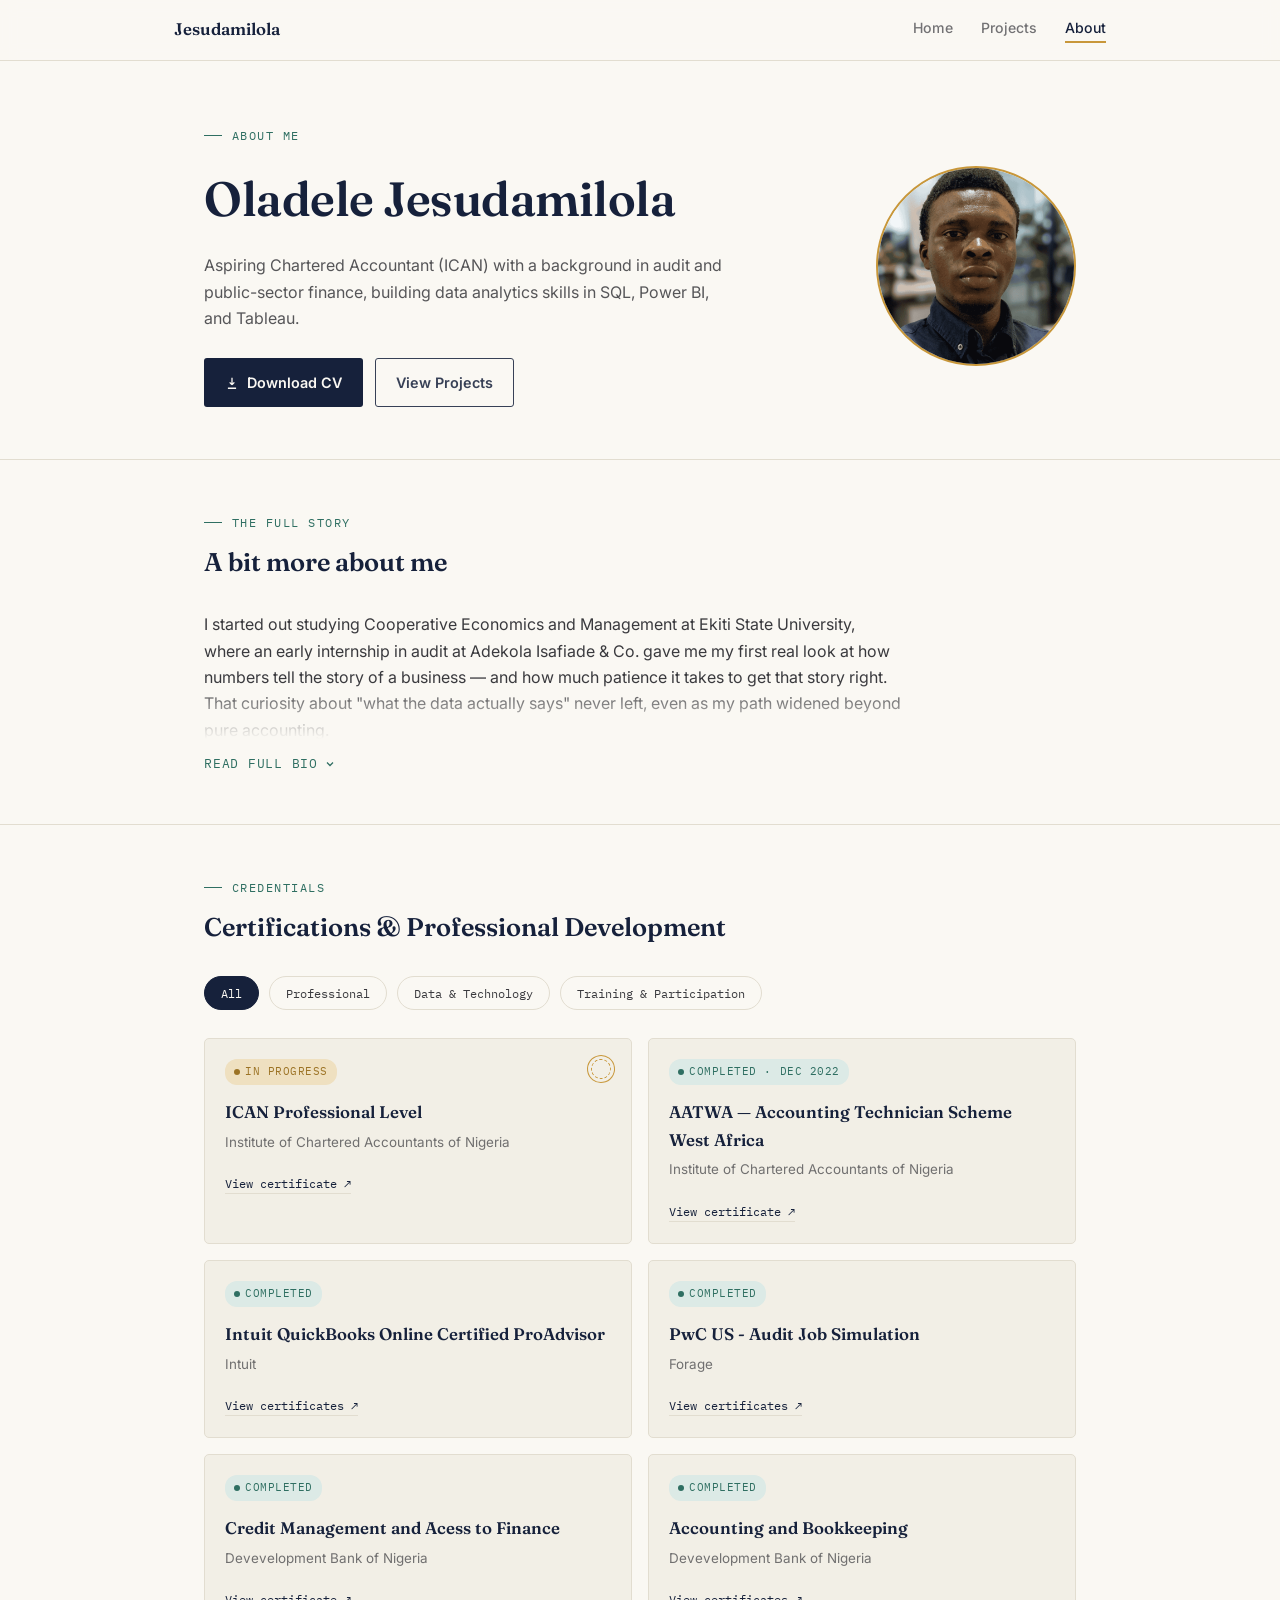
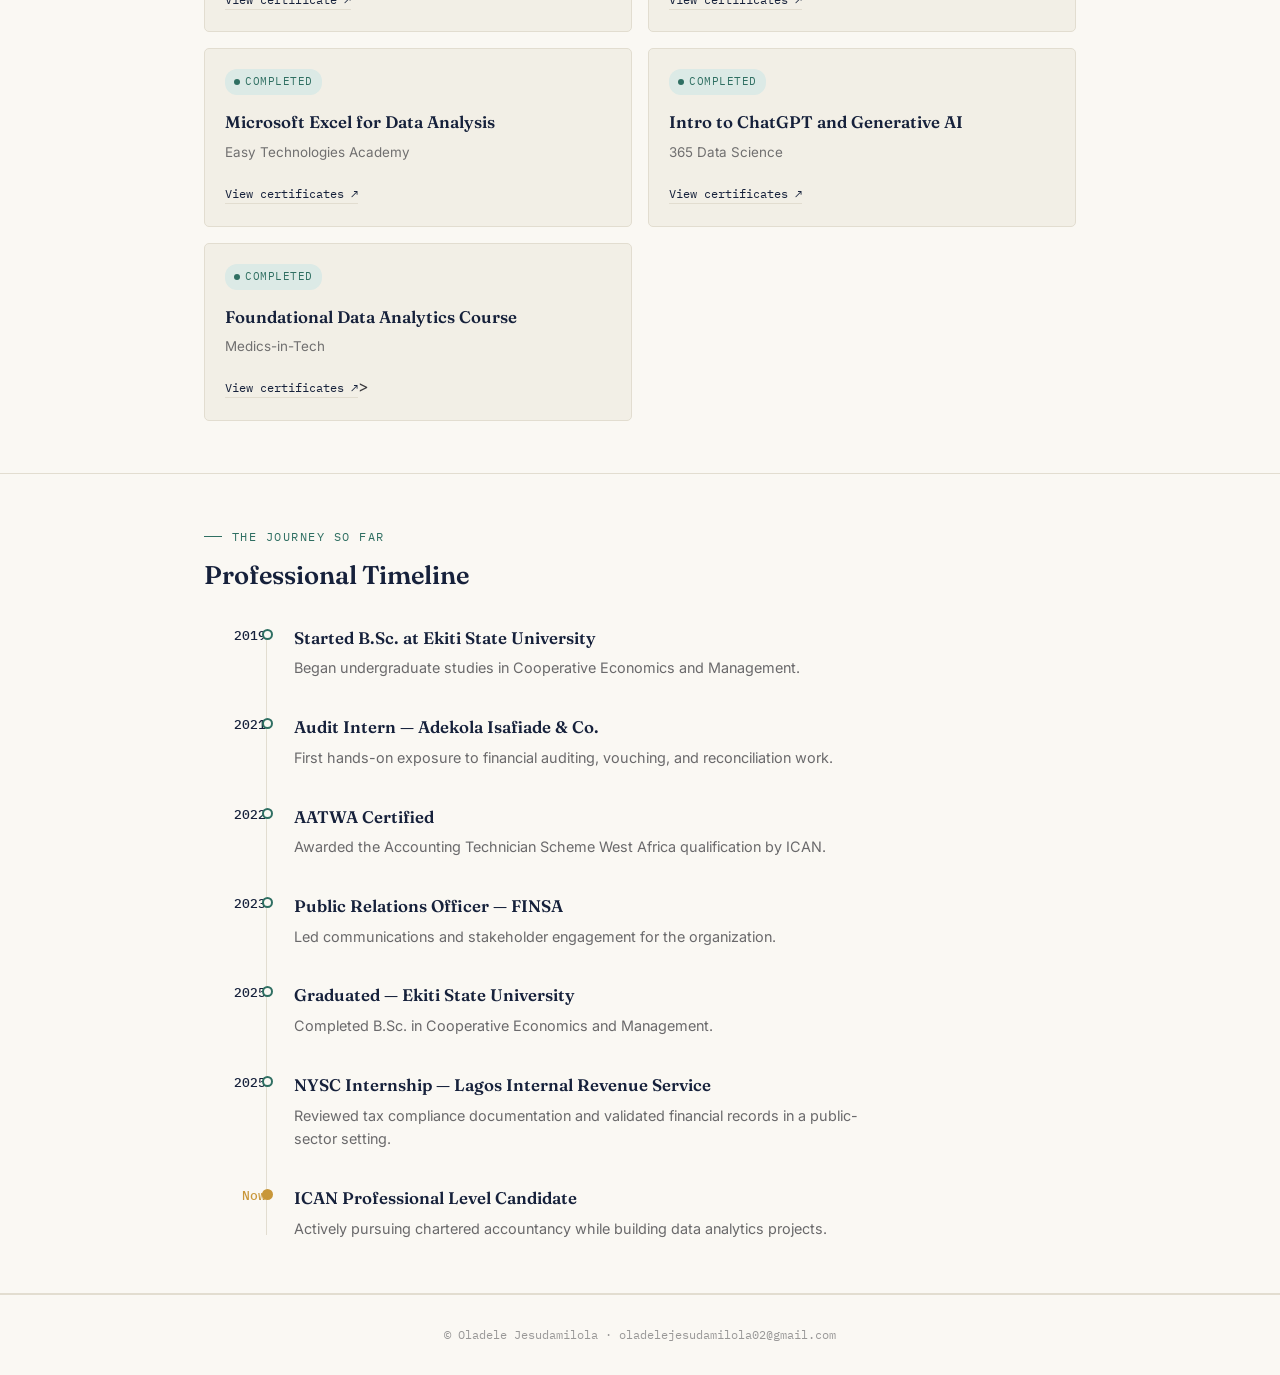
==== commit dbb76239: "Add Intuit QuickBooks Online certification details" ====
--- a/about.html
+++ b/about.html
@@ -177,6 +177,12 @@
       </div>
       <div class="cert-card" data-cat="data">
         <div class="cert-top"><span class="status done">Completed</span></div>
+        <h4>Intuit QuickBooks Online Certified ProAdvisor</h4>
+        <p class="issuer">Intuit</p>
+        <a class="view" href="https://drive.google.com/file/d/17fjOQY6UtK5I3mjj-VB3RivIcJ82Cu4g/view?usp=drive_link">View certificates ↗</a>
+      </div>
+      <div class="cert-card" data-cat="data">
+        <div class="cert-top"><span class="status done">Completed</span></div>
         <h4>PwC US - Audit Job Simulation</h4>
         <p class="issuer">Forage</p>
         <a class="view" href="https://drive.google.com/file/d/1r3_WHG6CrMc6fXSpM2RNFuG8DHwEEyow/view?usp=sharing">View certificates ↗</a>
@@ -191,7 +197,7 @@
         <div class="cert-top"><span class="status done">Completed</span></div>
         <h4>Accounting and Bookkeeping</h4>
         <p class="issuer">Devevelopment Bank of Nigeria</p>
-        <a class="view" href="[ cert link ]">View certificates ↗</a>
+        <a class="view" href="https://drive.google.com/file/d/1MsdLXMB3ceOwbsXx86z33EpzJAC9UdHp/view?usp=drivesdk">View certificates ↗</a>
       </div>
       <div class="cert-card" data-cat="data">
         <div class="cert-top"><span class="status done">Completed</span></div>
